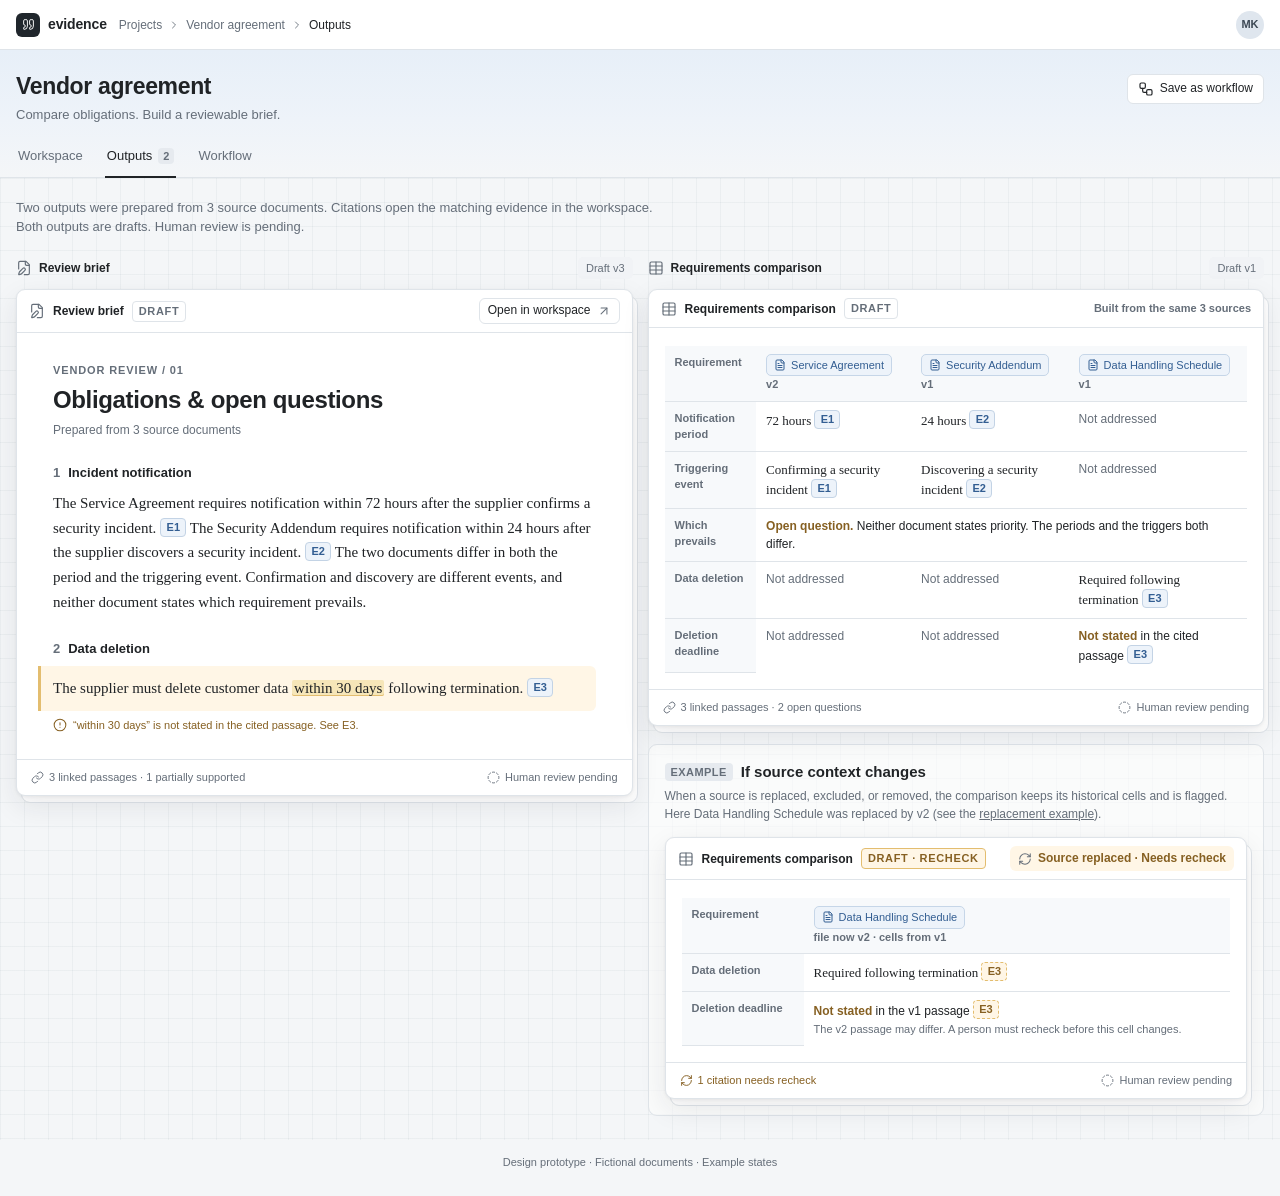
==== outputs.html @ 6bb77da2 "v1" ====
<!DOCTYPE html>
<html lang="en">
<head>
  <meta charset="UTF-8">
  <meta name="viewport" content="width=device-width, initial-scale=1">
  <meta name="color-scheme" content="light">
  <title>Vendor agreement · Outputs · evidence</title>
  <link rel="stylesheet" href="styles.css">
</head>
<body>
<a class="skip-link" href="#outputs">Skip to outputs</a>
<svg xmlns="http://www.w3.org/2000/svg" class="icon-sprite" aria-hidden="true" focusable="false"><defs>
<symbol id="i-file-text" viewBox="0 0 24 24"><path d="M15 2H6a2 2 0 0 0-2 2v16a2 2 0 0 0 2 2h12a2 2 0 0 0 2-2V7Z"/><path d="M14 2v4a2 2 0 0 0 2 2h4"/><path d="M10 9H8"/><path d="M16 13H8"/><path d="M16 17H8"/></symbol>
<symbol id="i-files" viewBox="0 0 24 24"><path d="M20 7h-3a2 2 0 0 1-2-2V2"/><path d="M9 18a2 2 0 0 1-2-2V4a2 2 0 0 1 2-2h7l5 5v9a2 2 0 0 1-2 2Z"/><path d="M3 7.6v12.8A1.6 1.6 0 0 0 4.6 22h9.8"/></symbol>
<symbol id="i-file-pen" viewBox="0 0 24 24"><path d="M12.5 22H18a2 2 0 0 0 2-2V7l-5-5H6a2 2 0 0 0-2 2v9.5"/><path d="M14 2v4a2 2 0 0 0 2 2h4"/><path d="M13.378 15.626a1 1 0 1 0-3.004-3.004l-5.01 5.012a2 2 0 0 0-.506.854l-.837 2.87a.5.5 0 0 0 .62.62l2.87-.837a2 2 0 0 0 .854-.506z"/></symbol>
<symbol id="i-quote" viewBox="0 0 24 24"><path d="M16 3a2 2 0 0 0-2 2v6a2 2 0 0 0 2 2 1 1 0 0 1 1 1v1a2 2 0 0 1-2 2 1 1 0 0 0-1 1v2a1 1 0 0 0 1 1 6 6 0 0 0 6-6V5a2 2 0 0 0-2-2z"/><path d="M5 3a2 2 0 0 0-2 2v6a2 2 0 0 0 2 2 1 1 0 0 1 1 1v1a2 2 0 0 1-2 2 1 1 0 0 0-1 1v2a1 1 0 0 0 1 1 6 6 0 0 0 6-6V5a2 2 0 0 0-2-2z"/></symbol>
<symbol id="i-sparkles" viewBox="0 0 24 24"><path d="M9.937 15.5A2 2 0 0 0 8.5 14.063l-6.135-1.582a.5.5 0 0 1 0-.962L8.5 9.936A2 2 0 0 0 9.937 8.5l1.582-6.135a.5.5 0 0 1 .963 0L14.063 8.5A2 2 0 0 0 15.5 9.937l6.135 1.581a.5.5 0 0 1 0 .964L15.5 14.063a2 2 0 0 0-1.437 1.437l-1.582 6.135a.5.5 0 0 1-.963 0z"/><path d="M20 3v4"/><path d="M22 5h-4"/></symbol>
<symbol id="i-arrow-up" viewBox="0 0 24 24"><path d="m5 12 7-7 7 7"/><path d="M12 19V5"/></symbol>
<symbol id="i-arrow-left" viewBox="0 0 24 24"><path d="m12 19-7-7 7-7"/><path d="M19 12H5"/></symbol>
<symbol id="i-arrow-up-right" viewBox="0 0 24 24"><path d="M7 7h10v10"/><path d="M7 17 17 7"/></symbol>
<symbol id="i-pin" viewBox="0 0 24 24"><path d="M12 17v5"/><path d="M9 10.76a2 2 0 0 1-1.11 1.79l-1.78.9A2 2 0 0 0 5 15.24V16a1 1 0 0 0 1 1h12a1 1 0 0 0 1-1v-.76a2 2 0 0 0-1.11-1.79l-1.78-.9A2 2 0 0 1 15 10.76V7a1 1 0 0 1 1-1 2 2 0 0 0 0-4H8a2 2 0 0 0 0 4 1 1 0 0 1 1 1z"/></symbol>
<symbol id="i-ellipsis" viewBox="0 0 24 24"><circle cx="12" cy="12" r="1"/><circle cx="19" cy="12" r="1"/><circle cx="5" cy="12" r="1"/></symbol>
<symbol id="i-circle-check" viewBox="0 0 24 24"><circle cx="12" cy="12" r="10"/><path d="m9 12 2 2 4-4"/></symbol>
<symbol id="i-circle-alert" viewBox="0 0 24 24"><circle cx="12" cy="12" r="10"/><path d="M12 8v4"/><path d="M12 16h.01"/></symbol>
<symbol id="i-circle-help" viewBox="0 0 24 24"><circle cx="12" cy="12" r="10"/><path d="M9.09 9a3 3 0 0 1 5.83 1c0 2-3 3-3 3"/><path d="M12 17h.01"/></symbol>
<symbol id="i-circle-x" viewBox="0 0 24 24"><circle cx="12" cy="12" r="10"/><path d="m15 9-6 6"/><path d="m9 9 6 6"/></symbol>
<symbol id="i-circle-dashed" viewBox="0 0 24 24"><path d="M10.1 2.18a9.93 9.93 0 0 1 3.8 0"/><path d="M17.6 3.71a9.95 9.95 0 0 1 2.69 2.7"/><path d="M21.82 10.1a9.93 9.93 0 0 1 0 3.8"/><path d="M20.29 17.6a9.95 9.95 0 0 1-2.7 2.69"/><path d="M13.9 21.82a9.94 9.94 0 0 1-3.8 0"/><path d="M6.4 20.29a9.95 9.95 0 0 1-2.69-2.7"/><path d="M2.18 13.9a9.93 9.93 0 0 1 0-3.8"/><path d="M3.71 6.4a9.95 9.95 0 0 1 2.7-2.69"/></symbol>
<symbol id="i-refresh" viewBox="0 0 24 24"><path d="M3 12a9 9 0 0 1 9-9 9.75 9.75 0 0 1 6.74 2.74L21 8"/><path d="M21 3v5h-5"/><path d="M21 12a9 9 0 0 1-9 9 9.75 9.75 0 0 1-6.74-2.74L3 16"/><path d="M8 16H3v5"/></symbol>
<symbol id="i-workflow" viewBox="0 0 24 24"><rect width="8" height="8" x="3" y="3" rx="2"/><path d="M7 11v4a2 2 0 0 0 2 2h4"/><rect width="8" height="8" x="13" y="13" rx="2"/></symbol>
<symbol id="i-chevron-down" viewBox="0 0 24 24"><path d="m6 9 6 6 6-6"/></symbol>
<symbol id="i-chevron-right" viewBox="0 0 24 24"><path d="m9 18 6-6-6-6"/></symbol>
<symbol id="i-message" viewBox="0 0 24 24"><path d="M21 15a2 2 0 0 1-2 2H7l-4 4V5a2 2 0 0 1 2-2h14a2 2 0 0 1 2 2z"/></symbol>
<symbol id="i-pen-line" viewBox="0 0 24 24"><path d="M12 20h9"/><path d="M16.376 3.622a1 1 0 0 1 3.002 3.002L7.368 18.635a2 2 0 0 1-.855.506l-2.872.838a.5.5 0 0 1-.62-.62l.838-2.872a2 2 0 0 1 .506-.854z"/></symbol>
<symbol id="i-eye" viewBox="0 0 24 24"><path d="M2.062 12.348a1 1 0 0 1 0-.696 10.75 10.75 0 0 1 19.876 0 1 1 0 0 1 0 .696 10.75 10.75 0 0 1-19.876 0"/><circle cx="12" cy="12" r="3"/></symbol>
<symbol id="i-undo" viewBox="0 0 24 24"><path d="M9 14 4 9l5-5"/><path d="M4 9h10.5a5.5 5.5 0 0 1 5.5 5.5 5.5 5.5 0 0 1-5.5 5.5H11"/></symbol>
<symbol id="i-upload" viewBox="0 0 24 24"><path d="M21 15v4a2 2 0 0 1-2 2H5a2 2 0 0 1-2-2v-4"/><path d="m17 8-5-5-5 5"/><path d="M12 3v12"/></symbol>
<symbol id="i-trash" viewBox="0 0 24 24"><path d="M3 6h18"/><path d="M19 6v14c0 1-1 2-2 2H7c-1 0-2-1-2-2V6"/><path d="M8 6V4c0-1 1-2 2-2h4c1 0 2 1 2 2v2"/></symbol>
<symbol id="i-link" viewBox="0 0 24 24"><path d="M10 13a5 5 0 0 0 7.54.54l3-3a5 5 0 0 0-7.07-7.07l-1.72 1.71"/><path d="M14 11a5 5 0 0 0-7.54-.54l-3 3a5 5 0 0 0 7.07 7.07l1.71-1.71"/></symbol>
<symbol id="i-plus" viewBox="0 0 24 24"><path d="M5 12h14"/><path d="M12 5v14"/></symbol>
<symbol id="i-table" viewBox="0 0 24 24"><path d="M12 3v18"/><rect width="18" height="18" x="3" y="3" rx="2"/><path d="M3 9h18"/><path d="M3 15h18"/></symbol>
<symbol id="i-list-checks" viewBox="0 0 24 24"><path d="m3 17 2 2 4-4"/><path d="m3 7 2 2 4-4"/><path d="M13 6h8"/><path d="M13 12h8"/><path d="M13 18h8"/></symbol>
<symbol id="i-user" viewBox="0 0 24 24"><path d="M19 21v-2a4 4 0 0 0-4-4H9a4 4 0 0 0-4 4v2"/><circle cx="12" cy="7" r="4"/></symbol>
<symbol id="i-x" viewBox="0 0 24 24"><path d="M18 6 6 18"/><path d="m6 6 12 12"/></symbol>
<symbol id="i-book" viewBox="0 0 24 24"><path d="M12 7v14"/><path d="M3 18a1 1 0 0 1-1-1V4a1 1 0 0 1 1-1h5a4 4 0 0 1 4 4 4 4 0 0 1 4-4h5a1 1 0 0 1 1 1v13a1 1 0 0 1-1 1h-6a3 3 0 0 0-3 3 3 3 0 0 0-3-3z"/></symbol>
<symbol id="i-scale" viewBox="0 0 24 24"><path d="m16 16 3-8 3 8c-.87.65-1.92 1-3 1s-2.13-.35-3-1Z"/><path d="m2 16 3-8 3 8c-.87.65-1.92 1-3 1s-2.13-.35-3-1Z"/><path d="M7 21h10"/><path d="M12 3v18"/><path d="M3 7h2c2 0 5-1 7-2 2 1 5 2 7 2h2"/></symbol>
<symbol id="i-history" viewBox="0 0 24 24"><path d="M3 12a9 9 0 1 0 9-9 9.75 9.75 0 0 0-6.74 2.74L3 8"/><path d="M3 3v5h5"/><path d="M12 7v5l4 2"/></symbol>
<symbol id="i-check" viewBox="0 0 24 24"><path d="M20 6 9 17l-5-5"/></symbol>
</defs></svg>

<header class="topbar">
  <a class="brand" href="index.html"><span class="brand__mark" aria-hidden="true"><svg class="icon"><use href="#i-quote"/></svg></span>evidence</a>
  <nav class="crumbs" aria-label="Breadcrumb">
    <a href="#">Projects</a>
    <svg class="icon" aria-hidden="true"><use href="#i-chevron-right"/></svg>
    <a href="index.html">Vendor agreement</a>
    <svg class="icon" aria-hidden="true"><use href="#i-chevron-right"/></svg>
    <span class="current" aria-current="location">Outputs</span>
  </nav>
  <span class="avatar" role="img" aria-label="Signed in as M. Keller">MK</span>
</header>

<section class="project-header">
  <div class="project-header__row">
    <div>
      <h1>Vendor agreement</h1>
      <p class="subtitle">Compare obligations. Build a reviewable brief.</p>
    </div>
    <a class="btn" href="workflow.html"><svg class="icon" aria-hidden="true"><use href="#i-workflow"/></svg>Save as workflow</a>
  </div>
  <nav class="nav" aria-label="Project views">
    <a href="index.html">Workspace</a>
    <a href="outputs.html" aria-current="page">Outputs <span class="count">2</span></a>
    <a href="workflow.html">Workflow</a>
  </nav>
</section>

<main class="work-area" id="outputs">
  <div class="page-intro">
    <p>Two outputs were prepared from 3 source documents. Citations open the matching evidence in the workspace. Both outputs are drafts. Human review is pending.</p>
  </div>

  <div class="stack">
    <div class="two-col two-col--wide">

      <!-- review brief -->
      <section aria-labelledby="brief-heading">
        <div class="col-head">
          <svg class="icon" aria-hidden="true"><use href="#i-file-pen"/></svg>
          <h2 id="brief-heading">Review brief</h2>
          <span class="chip chip--count">Draft v3</span>
        </div>
        <div class="paper-wrap">
          <article class="paper" aria-label="Review brief, draft v3">
            <div class="paper__toolbar">
              <svg class="icon" aria-hidden="true"><use href="#i-file-pen"/></svg>
              <span>Review brief</span>
              <span class="badge-draft">DRAFT</span>
              <span class="spacer"></span>
              <a class="btn btn--sm" href="index.html#draft">Open in workspace <svg class="icon icon--sm" aria-hidden="true"><use href="#i-arrow-up-right"/></svg></a>
            </div>
            <div class="paper__body">
              <div class="doc">
                <p class="kicker">Vendor review / 01</p>
                <h2>Obligations &amp; open questions</h2>
                <p class="prepared">Prepared from 3 source documents</p>

                <h3><span class="num">1</span>Incident notification</h3>
                <p>The Service Agreement requires notification within 72 hours after the supplier confirms a security incident.<a class="cite" href="index.html#e1" aria-label="Evidence E1, Service Agreement">E1</a> The Security Addendum requires notification within 24 hours after the supplier discovers a security incident.<a class="cite" href="index.html#e2" aria-label="Evidence E2, Security Addendum">E2</a> The two documents differ in both the period and the triggering event. Confirmation and discovery are different events, and neither document states which requirement prevails.</p>

                <h3><span class="num">2</span>Data deletion</h3>
                <p class="attention">The supplier must delete customer data <mark class="unsupported">within 30 days</mark> following termination.<a class="cite" href="index.html#e3" aria-label="Evidence E3, Data Handling Schedule">E3</a></p>
                <p class="stale-note"><svg class="icon icon--sm" aria-hidden="true"><use href="#i-circle-alert"/></svg>“within 30 days” is not stated in the cited passage. See E3.</p>
              </div>
            </div>
            <div class="paper__footer">
              <span><svg class="icon" aria-hidden="true"><use href="#i-link"/></svg>3 linked passages · 1 partially supported</span>
              <span><svg class="icon" aria-hidden="true"><use href="#i-circle-dashed"/></svg>Human review pending</span>
            </div>
          </article>
        </div>
      </section>

      <!-- requirements comparison -->
      <section aria-labelledby="cmp-heading">
        <div class="col-head">
          <svg class="icon" aria-hidden="true"><use href="#i-table"/></svg>
          <h2 id="cmp-heading">Requirements comparison</h2>
          <span class="chip chip--count">Draft v1</span>
        </div>
        <div class="paper-wrap">
          <article class="paper" aria-label="Requirements comparison, draft v1">
            <div class="paper__toolbar">
              <svg class="icon" aria-hidden="true"><use href="#i-table"/></svg>
              <span>Requirements comparison</span>
              <span class="badge-draft">DRAFT</span>
              <span class="spacer"></span>
              <span class="small muted">Built from the same 3 sources</span>
            </div>
            <div class="paper__body paper__body--table">
              <div class="table-wrap">
                <table class="cmp">
                  <caption class="sr-only">Comparison of notification and deletion requirements across three source documents</caption>
                  <thead>
                    <tr>
                      <th scope="col">Requirement</th>
                      <th scope="col"><span class="chip chip--source"><svg class="icon icon--xs" aria-hidden="true"><use href="#i-file-text"/></svg>Service Agreement</span><br><span class="small">v2</span></th>
                      <th scope="col"><span class="chip chip--source"><svg class="icon icon--xs" aria-hidden="true"><use href="#i-file-text"/></svg>Security Addendum</span><br><span class="small">v1</span></th>
                      <th scope="col"><span class="chip chip--source"><svg class="icon icon--xs" aria-hidden="true"><use href="#i-file-text"/></svg>Data Handling Schedule</span><br><span class="small">v1</span></th>
                    </tr>
                  </thead>
                  <tbody>
                    <tr>
                      <th scope="row">Notification period</th>
                      <td class="doc-text">72 hours <a class="cite" href="index.html#e1">E1</a></td>
                      <td class="doc-text">24 hours <a class="cite" href="index.html#e2">E2</a></td>
                      <td class="muted">Not addressed</td>
                    </tr>
                    <tr>
                      <th scope="row">Triggering event</th>
                      <td class="doc-text">Confirming a security incident <a class="cite" href="index.html#e1">E1</a></td>
                      <td class="doc-text">Discovering a security incident <a class="cite" href="index.html#e2">E2</a></td>
                      <td class="muted">Not addressed</td>
                    </tr>
                    <tr>
                      <th scope="row">Which prevails</th>
                      <td colspan="3"><span class="gap">Open question.</span> Neither document states priority. The periods and the triggers both differ.</td>
                    </tr>
                    <tr>
                      <th scope="row">Data deletion</th>
                      <td class="muted">Not addressed</td>
                      <td class="muted">Not addressed</td>
                      <td class="doc-text">Required following termination <a class="cite" href="index.html#e3">E3</a></td>
                    </tr>
                    <tr>
                      <th scope="row">Deletion deadline</th>
                      <td class="muted">Not addressed</td>
                      <td class="muted">Not addressed</td>
                      <td><span class="gap">Not stated</span> in the cited passage <a class="cite" href="index.html#e3">E3</a></td>
                    </tr>
                  </tbody>
                </table>
              </div>
            </div>
            <div class="paper__footer">
              <span><svg class="icon" aria-hidden="true"><use href="#i-link"/></svg>3 linked passages · 2 open questions</span>
              <span><svg class="icon" aria-hidden="true"><use href="#i-circle-dashed"/></svg>Human review pending</span>
            </div>
          </article>
        </div>

        <!-- recheck example -->
        <section class="example mt-18" id="comparison-recheck" aria-labelledby="cmp-recheck-heading">
          <div class="example__head"><span class="ex-tag">Example</span><h2 id="cmp-recheck-heading">If source context changes</h2></div>
          <p class="example__lead">When a source is replaced, excluded, or removed, the comparison keeps its historical cells and is flagged. Here Data Handling Schedule was replaced by v2 (see the <a href="states.html#replaced">replacement example</a>).</p>
          <div class="paper-wrap">
            <article class="paper" aria-label="Requirements comparison, needs recheck">
              <div class="paper__toolbar">
                <svg class="icon" aria-hidden="true"><use href="#i-table"/></svg>
                <span>Requirements comparison</span>
                <span class="badge-draft badge-draft--changed">DRAFT · RECHECK</span>
                <span class="spacer"></span>
                <span class="status status--recheck"><svg class="icon icon--sm" aria-hidden="true"><use href="#i-refresh"/></svg>Source replaced · Needs recheck</span>
              </div>
              <div class="paper__body paper__body--table">
                <div class="table-wrap">
                  <table class="cmp">
                    <caption class="sr-only">Comparison rows affected by the replaced source</caption>
                    <thead>
                      <tr>
                        <th scope="col">Requirement</th>
                        <th scope="col"><span class="chip chip--source"><svg class="icon icon--xs" aria-hidden="true"><use href="#i-file-text"/></svg>Data Handling Schedule</span><br><span class="small">file now v2 · cells from v1</span></th>
                      </tr>
                    </thead>
                    <tbody>
                      <tr>
                        <th scope="row">Data deletion</th>
                        <td class="doc-text">Required following termination <a class="cite cite--stale" href="states.html#replaced">E3</a></td>
                      </tr>
                      <tr>
                        <th scope="row">Deletion deadline</th>
                        <td><span class="gap">Not stated</span> in the v1 passage <a class="cite cite--stale" href="states.html#replaced">E3</a><br><span class="small muted">The v2 passage may differ. A person must recheck before this cell changes.</span></td>
                      </tr>
                    </tbody>
                  </table>
                </div>
              </div>
              <div class="paper__footer">
                <span class="attention-text"><svg class="icon" aria-hidden="true"><use href="#i-refresh"/></svg>1 citation needs recheck</span>
                <span><svg class="icon" aria-hidden="true"><use href="#i-circle-dashed"/></svg>Human review pending</span>
              </div>
            </article>
          </div>
        </section>
      </section>

    </div>
  </div>
</main>

<footer class="site-footer">Design prototype · Fictional documents · Example states</footer>
</body>
</html>
---- styles.css ----
/* evidence workspace prototype — shared design values, components, responsive layout */

:root {
  --workspace-bg: #f4f6f8;
  --surface: #ffffff;
  --text: #202326;
  --text-muted: #656e79;
  --border: #dfe4e9;
  --source-text: #335e92;
  --source-bg: #edf3fa;
  --source-edge: #9fb9d6;
  --evidence-bg: #fffcf5;
  --evidence-header: #f8f0df;
  --evidence-border: #e2d8c3;
  --passage-highlight: #f6e6b8;
  --attention-text: #866022;
  --attention-bg: #fff6e6;
  --attention-edge: #e3bd6f;
  --supported-text: #426751;
  --supported-bg: #eef4ef;
  --remove-text: #9a463e;
  --remove-bg: #fbf0ee;
  --workflow-text: #5b4b8a;
  --workflow-bg: #f1eef8;
  --primary: #20262c;
  --focus: #3b6fb6;
  --shadow-card: 0 1px 2px rgba(32, 38, 44, .05), 0 1px 5px rgba(32, 38, 44, .05);
  --shadow-paper: 0 1px 3px rgba(32, 38, 44, .06), 0 10px 28px rgba(32, 38, 44, .09);
  --shadow-menu: 0 2px 4px rgba(32, 38, 44, .08), 0 12px 32px rgba(32, 38, 44, .18);
  --font-ui: Inter, Arial, sans-serif;
  --font-doc: Georgia, "Times New Roman", serif;
}

/* base */
*, *::before, *::after { box-sizing: border-box; }
html { color-scheme: light; scroll-behavior: smooth; }
html, body { overflow-x: hidden; }
body {
  margin: 0;
  background: var(--workspace-bg);
  color: var(--text);
  font: 13px/1.5 var(--font-ui);
  -webkit-font-smoothing: antialiased;
}
h1, h2, h3, h4, p, ul, ol, figure, blockquote { margin: 0; }
ul, ol { padding: 0; list-style: none; }
a { color: inherit; }
button, input, select, textarea { font: inherit; color: inherit; }
button { cursor: pointer; }
summary { cursor: pointer; list-style: none; }
summary::-webkit-details-marker { display: none; }
:focus-visible { outline: 2px solid var(--focus); outline-offset: 2px; }
.icon-sprite { position: absolute; width: 0; height: 0; overflow: hidden; }
.icon {
  width: 16px; height: 16px; flex-shrink: 0;
  fill: none; stroke: currentColor; stroke-width: 1.75; stroke-linecap: round; stroke-linejoin: round;
}
.icon--sm { width: 14px; height: 14px; }
.icon--xs { width: 12px; height: 12px; stroke-width: 2; }
.sr-only { position: absolute; width: 1px; height: 1px; margin: -1px; padding: 0; overflow: hidden; clip: rect(0 0 0 0); white-space: nowrap; border: 0; }
.muted { color: var(--text-muted); }
.small { font-size: 11px; }
.skip-link { position: absolute; left: 12px; top: -60px; z-index: 100; padding: 8px 12px; background: var(--primary); color: #fff; border-radius: 6px; }
.skip-link:focus { top: 8px; }

/* buttons and chips */
.btn {
  display: inline-flex; align-items: center; justify-content: center; gap: 6px;
  min-height: 30px; padding: 5px 10px;
  border: 1px solid var(--border); border-radius: 6px;
  background: var(--surface); color: var(--text);
  font-size: 12px; font-weight: 500; line-height: 1.3; text-decoration: none; white-space: nowrap;
}
.btn:hover { background: #f7f9fb; }
.btn--primary { background: var(--primary); border-color: var(--primary); color: #fff; }
.btn--primary:hover { background: #2d353d; }
.btn--sm { min-height: 26px; padding: 3px 8px; font-size: 12px; }
.btn--icon { width: 30px; padding: 0; }
.btn--danger { color: var(--remove-text); }
.btn--ghost { border-color: transparent; background: transparent; }
.btn--ghost:hover { background: #eef1f4; }
.chip {
  display: inline-flex; align-items: center; gap: 5px;
  padding: 2px 7px; border-radius: 5px; border: 1px solid var(--border);
  background: var(--surface); font-size: 11px; font-weight: 500; line-height: 1.5; white-space: nowrap;
  text-decoration: none;
}
.chip--source { background: var(--source-bg); color: var(--source-text); border-color: #c6d6e8; }
.chip--source:hover { background: #e2ecf7; }
.chip--wrap { white-space: normal; }
.chip--count { color: var(--text-muted); background: #f1f3f6; border-color: transparent; font-weight: 500; }
.chip--excluded { color: var(--text-muted); background: #eef0f3; border-color: transparent; }
.chip--workflow { color: var(--workflow-text); background: var(--workflow-bg); border-color: #d7cfea; }
.badge-draft {
  display: inline-block; padding: 1px 6px; border: 1px solid var(--border); border-radius: 4px;
  font-size: 11px; font-weight: 600; letter-spacing: .06em; color: var(--text-muted); line-height: 1.5;
}
.badge-draft--changed { color: var(--attention-text); border-color: var(--attention-edge); background: var(--attention-bg); }

/* evidence identifiers and citations */
.cite {
  display: inline-flex; align-items: center; justify-content: center;
  min-width: 26px; height: 19px; padding: 0 5px;
  border: 1px solid #c3d3e5; border-radius: 4px;
  background: var(--source-bg); color: var(--source-text);
  font: 600 11px/1 var(--font-ui); text-decoration: none; vertical-align: 2px;
}
.cite:hover { background: #e0ebf7; }
.cite.is-selected, .cite[aria-current="true"] { background: var(--source-text); border-color: var(--source-text); color: #fff; }
.cite--stale { border-style: dashed; border-color: var(--attention-edge); background: var(--attention-bg); color: var(--attention-text); }
.cite--out { border-style: dashed; color: var(--text-muted); background: #f1f3f6; border-color: #cfd6dd; }
.cite--removed { color: var(--remove-text); background: var(--remove-bg); border-color: #e3c4c0; text-decoration: line-through; }
p .cite { margin-left: 4px; }

/* status labels */
.status {
  display: inline-flex; align-items: center; gap: 6px;
  padding: 4px 8px; border-radius: 6px;
  font-size: 12px; font-weight: 600; line-height: 1.4;
  color: var(--text-muted); background: #f1f3f6;
}
.status--supported { color: var(--supported-text); background: var(--supported-bg); }
.status--partial, .status--recheck { color: var(--attention-text); background: var(--attention-bg); }
.status--manual { color: var(--text-muted); background: #f1f3f6; }
.status--removed { color: var(--remove-text); background: var(--remove-bg); }
.status--out { color: var(--text-muted); background: #eef0f3; }
.status--pending { color: var(--text-muted); background: transparent; padding: 0; font-weight: 500; }

/* top bar */
.topbar {
  display: flex; align-items: center; gap: 12px;
  height: 50px; padding: 0 16px;
  background: var(--surface); border-bottom: 1px solid var(--border);
}
.brand { display: inline-flex; align-items: center; gap: 8px; text-decoration: none; font-weight: 600; font-size: 14px; letter-spacing: -.01em; }
.brand__mark { display: grid; place-items: center; width: 24px; height: 24px; border-radius: 6px; background: var(--primary); color: #fff; }
.brand__mark .icon { width: 13px; height: 13px; }
.crumbs { display: flex; align-items: center; gap: 6px; color: var(--text-muted); font-size: 12px; min-width: 0; overflow: hidden; }
.crumbs a { text-decoration: none; white-space: nowrap; }
.crumbs a:hover { text-decoration: underline; }
.crumbs .icon { width: 12px; height: 12px; }
.crumbs .current { color: var(--text); font-weight: 500; white-space: nowrap; overflow: hidden; text-overflow: ellipsis; }
.avatar {
  margin-left: auto; display: grid; place-items: center;
  width: 28px; height: 28px; border-radius: 50%;
  background: #dfe6ee; color: #3c4854; font-size: 11px; font-weight: 600;
}

/* project header */
.project-header {
  position: relative;
  padding: 22px 16px 0;
  border-bottom: 1px solid var(--border);
  background: linear-gradient(180deg, #e7eff8 0%, #eef3f9 55%, var(--workspace-bg) 100%);
}
.project-header__row { display: flex; align-items: flex-start; justify-content: space-between; gap: 16px; flex-wrap: wrap; }
.project-header h1 { font-size: 23px; font-weight: 600; letter-spacing: -.015em; line-height: 1.25; }
.project-header .subtitle { margin-top: 4px; color: var(--text-muted); font-size: 13px; }
.project-header .btn { margin-top: 2px; }
.nav { display: flex; gap: 20px; margin-top: 14px; }
.nav a {
  display: inline-flex; align-items: center; gap: 6px;
  padding: 8px 2px 10px; margin-bottom: -1px;
  border-bottom: 2px solid transparent;
  color: var(--text-muted); font-size: 13px; font-weight: 500; text-decoration: none;
}
.nav a:hover { color: var(--text); }
.nav a[aria-current="page"] { color: var(--text); border-bottom-color: var(--text); }
.nav .count { padding: 0 5px; border-radius: 4px; background: #e6eaef; color: var(--text-muted); font-size: 11px; font-weight: 600; line-height: 1.5; }

/* work area */
.work-area {
  background-image:
    linear-gradient(to right, rgba(110, 130, 150, .07) 1px, transparent 1px),
    linear-gradient(to bottom, rgba(110, 130, 150, .07) 1px, transparent 1px);
  background-size: 24px 24px;
}
.workspace {
  display: grid;
  grid-template-columns: 210px minmax(0, 1fr) 245px;
  gap: 15px;
  padding: 20px 16px 22px;
  align-items: start;
  max-width: 1400px;
  margin: 0 auto;
}
.column { min-width: 0; }
.col-head {
  display: flex; align-items: center; gap: 7px;
  margin: 0 0 10px; font-size: 12px; font-weight: 600;
}
.col-head .icon { color: var(--text-muted); }
.col-head h2, .col-head h3 { font-size: 12px; font-weight: 600; }
.col-head .chip { margin-left: auto; }

/* source cards */
.source-list { display: grid; gap: 10px; }
.source-card {
  position: relative;
  background: var(--surface);
  border: 1px solid #d3dce6;
  border-radius: 9px;
  box-shadow: var(--shadow-card);
}
.source-card:has(.card-menu[open]) { z-index: 30; }
.source-card--selected { background: var(--source-bg); border-color: var(--source-edge); box-shadow: 0 0 0 1px var(--source-edge), var(--shadow-card); }
.source-card--excluded { background: #f4f5f7; border-color: var(--border); box-shadow: none; }
.source-card--excluded .source-card__name { color: var(--text-muted); }
.source-card--excluded .thumb { opacity: .7; }
.source-card--ghost { border-style: dashed; background: transparent; box-shadow: none; }
.source-card__body { display: flex; gap: 10px; padding: 10px 34px 10px 10px; }
.thumb {
  position: relative; flex-shrink: 0;
  width: 34px; height: 43px;
  border: 1px solid #cbd5e0; border-radius: 3px;
  background:
    repeating-linear-gradient(to bottom, transparent 0 7px, #dfe6ee 7px 8px) 6px 9px / 22px 22px no-repeat,
    #fff;
}
.thumb::after {
  content: "PDF";
  position: absolute; left: -4px; bottom: -4px;
  padding: 1px 4px; border-radius: 3px;
  background: var(--source-text); color: #fff;
  font-size: 11px; font-weight: 700; line-height: 1.2; letter-spacing: .02em;
}
.thumb--empty { border-style: dashed; background: transparent; }
.thumb--empty::after { content: none; }
.source-card__name { display: block; font-size: 13px; font-weight: 600; line-height: 1.35; overflow-wrap: anywhere; text-decoration: none; }
.source-card__meta { margin-top: 3px; font-size: 11px; color: var(--text-muted); }
.source-card__tags { display: flex; flex-wrap: wrap; gap: 4px; margin-top: 5px; }
.source-card__tags .chip { padding: 0 5px; }
.source-card__foot {
  display: flex; align-items: center; justify-content: space-between; gap: 6px;
  padding: 6px 6px 6px 10px; border-top: 1px solid var(--border);
}
.source-card--selected .source-card__foot { border-top-color: #cfdcea; }
.check { display: inline-flex; align-items: center; gap: 6px; min-height: 26px; font-size: 12px; cursor: pointer; }
.check input { margin: 0; width: 14px; height: 14px; accent-color: var(--primary); }
.pin-btn {
  display: inline-flex; align-items: center; gap: 4px;
  min-height: 26px; padding: 0 7px;
  border: 0; border-radius: 6px; background: transparent;
  color: var(--text-muted); font-size: 12px; font-weight: 500; text-decoration: none;
}
.pin-btn:hover { background: rgba(32, 38, 44, .06); }
.pin-btn--on { color: var(--source-text); }
.pin-btn--on .icon { fill: currentColor; fill-opacity: .18; }

/* card menu */
.card-menu { position: absolute; top: 6px; right: 6px; }
.card-menu > summary {
  display: grid; place-items: center; width: 26px; height: 26px;
  border-radius: 6px; color: var(--text-muted);
}
.card-menu > summary:hover, .card-menu[open] > summary { background: rgba(32, 38, 44, .08); color: var(--text); }
.menu {
  position: absolute; right: 0; top: 30px; z-index: 40;
  min-width: 176px; padding: 4px;
  background: var(--surface); border: 1px solid var(--border); border-radius: 8px;
  box-shadow: var(--shadow-menu);
}
.menu a, .menu button {
  display: flex; align-items: center; gap: 8px; width: 100%;
  padding: 7px 9px; border: 0; border-radius: 5px; background: none;
  font-size: 12px; text-align: left; text-decoration: none; white-space: nowrap;
}
.menu a:hover, .menu button:hover { background: #f1f3f6; }
.menu .menu__danger { color: var(--remove-text); }
.menu .menu__danger:hover { background: var(--remove-bg); }
.menu hr { margin: 4px 0; border: 0; border-top: 1px solid var(--border); }
.menu__hint { padding: 4px 9px 6px; font-size: 11px; color: var(--text-muted); white-space: normal; }
.menu--static { position: static; margin-top: 8px; display: inline-block; }

/* inline forms near a card */
.card-form {
  margin-top: 8px; padding: 10px;
  background: var(--surface); border: 1px solid var(--border); border-radius: 8px;
  box-shadow: var(--shadow-card);
}
.card-form label { display: block; font-size: 11px; font-weight: 600; color: var(--text-muted); margin-bottom: 4px; }
.card-form input[type="text"], .card-form input[type="file"] {
  display: block; width: 100%; min-height: 32px; padding: 5px 8px;
  border: 1px solid var(--border); border-radius: 6px; background: #fff; font-size: 13px;
}
.card-form__actions { display: flex; flex-wrap: wrap; gap: 6px; margin-top: 8px; }
.card-form__note { margin-top: 6px; font-size: 11px; color: var(--text-muted); }

/* project instructions */
.instructions { margin-top: 16px; }
.instructions h3 { font-size: 11px; font-weight: 600; letter-spacing: .04em; text-transform: uppercase; color: var(--text-muted); margin-bottom: 6px; }
.instructions p { padding: 8px 10px; background: var(--surface); border: 1px solid var(--border); border-radius: 7px; font-size: 12px; }
.instructions p + p { margin-top: 6px; }
.instructions .label { display: block; margin-bottom: 2px; font-size: 11px; font-weight: 600; color: var(--text-muted); }
.instructions .label .icon { width: 12px; height: 12px; vertical-align: -2px; }

/* working document paper */
.paper-wrap { position: relative; }
.paper-wrap::before {
  content: ""; position: absolute; inset: 7px -5px -7px 5px; z-index: 0;
  background: #fff; border: 1px solid var(--border); border-radius: 9px;
}
.paper {
  position: relative; z-index: 1;
  background: var(--surface); border: 1px solid var(--border); border-radius: 9px;
  box-shadow: var(--shadow-paper);
}
.paper__toolbar {
  display: flex; align-items: center; gap: 8px; flex-wrap: wrap;
  padding: 8px 12px; border-bottom: 1px solid var(--border);
  font-size: 12px; font-weight: 600;
}
.paper__toolbar .icon { color: var(--text-muted); }
.paper__toolbar .spacer { flex: 1; }
.paper__toolbar .btn--sm { font-weight: 500; }
.paper__body { padding: 28px 36px 26px; }
.doc { max-width: 640px; }
.doc .kicker { font-family: var(--font-ui); font-size: 11px; font-weight: 600; letter-spacing: .08em; text-transform: uppercase; color: var(--text-muted); }
.doc h2, .doc h1 { margin-top: 6px; font-size: 24px; font-weight: 600; letter-spacing: -.015em; line-height: 1.25; }
.doc .prepared { margin-top: 6px; font: 12px/1.5 var(--font-ui); color: var(--text-muted); }
.doc h3 { display: flex; align-items: baseline; gap: 8px; margin: 24px 0 8px; font-size: 13px; font-weight: 600; }
.doc h3 .num { color: var(--text-muted); font-variant-numeric: tabular-nums; }
.doc p { font: 15px/1.65 var(--font-doc); }
.doc p + p { margin-top: 10px; }
.doc .attention {
  margin-left: -15px; padding: 10px 12px;
  border-left: 3px solid var(--attention-edge); border-radius: 0 6px 6px 0;
  background: var(--attention-bg);
}
.doc mark, .unsupported {
  background: var(--passage-highlight); color: inherit;
  padding: 0 2px; border-radius: 2px;
  box-shadow: inset 0 -1px 0 var(--attention-edge);
}
.doc .revised { background: #edf3fa; padding: 0 2px; border-radius: 2px; box-shadow: none; }
.doc .stale-note { display: flex; align-items: center; gap: 6px; margin: 6px 0 0; font: 500 11px/1.5 var(--font-ui); color: var(--attention-text); }
.doc .tag { display: inline-block; margin-top: 8px; font: 500 11px/1.5 var(--font-ui); color: var(--attention-text); }
.paper__footer {
  display: flex; align-items: center; justify-content: space-between; gap: 10px; flex-wrap: wrap;
  padding: 9px 14px; border-top: 1px solid var(--border);
  font-size: 11px; color: var(--text-muted);
}
.paper__footer span { display: inline-flex; align-items: center; gap: 5px; }
.paper__footer .icon { width: 13px; height: 13px; }
.paper__footer .attention-text { color: var(--attention-text); }

/* draft edit example */
.edit-block { margin-top: 14px; padding: 12px; border: 1px solid var(--border); border-radius: 8px; background: #f9fafb; }
.edit-block label { display: block; font-size: 11px; font-weight: 600; color: var(--text-muted); margin-bottom: 6px; }
.edit-block textarea {
  display: block; width: 100%; min-height: 84px; padding: 8px 10px; resize: vertical;
  border: 1px solid var(--border); border-radius: 6px; background: #fff;
  font: 15px/1.65 var(--font-doc); color: var(--text);
}
.edit-block .row { display: flex; flex-wrap: wrap; gap: 6px; align-items: center; margin-top: 8px; }
.edit-block .note { font-size: 11px; color: var(--text-muted); }

/* source page view (center pane) */
.page-view { padding: 24px 32px 28px; }
.page-view__meta { display: flex; flex-wrap: wrap; gap: 8px; align-items: center; margin-bottom: 14px; font-size: 11px; color: var(--text-muted); }
.page { padding: 26px 30px; border: 1px solid var(--border); background: #fff; max-width: 560px; box-shadow: 0 1px 2px rgba(32,38,44,.05); }
.page .kicker { font: 600 11px/1.5 var(--font-ui); letter-spacing: .06em; text-transform: uppercase; color: var(--text-muted); }
.page h4 { margin: 10px 0 6px; font: 600 13px/1.4 var(--font-ui); }
.page p { font: 14px/1.65 var(--font-doc); color: #3a4046; }
.page p + p { margin-top: 8px; }
.page .found { background: var(--passage-highlight); color: var(--text); box-shadow: inset 0 -1px 0 var(--attention-edge); }
.page-view__foot { display: flex; align-items: center; gap: 10px; flex-wrap: wrap; margin-top: 12px; font-size: 11px; color: var(--text-muted); }

/* chat */
.chat { margin-top: 20px; }
.chat__head { display: flex; align-items: center; gap: 7px; margin-bottom: 10px; font-size: 12px; font-weight: 600; }
.chat__head h2 { font-size: 12px; font-weight: 600; }
.chat__head .icon { color: var(--text-muted); }
.chat__head .muted { font-weight: 500; }
.msg { display: flex; gap: 10px; }
.msg + .msg { margin-top: 12px; }
.msg__who {
  display: grid; place-items: center; flex-shrink: 0;
  width: 24px; height: 24px; border-radius: 50%;
  background: #dfe6ee; color: #3c4854; font-size: 11px; font-weight: 600;
}
.msg__who--ai { border-radius: 6px; background: var(--primary); color: #fff; }
.msg__who--ai .icon { width: 13px; height: 13px; }
.msg__body { min-width: 0; flex: 1; }
.msg__name { font-size: 11px; font-weight: 600; color: var(--text-muted); margin-bottom: 4px; }
.msg--user .msg__text { padding: 9px 12px; background: #e9eef4; border-radius: 9px; border-top-left-radius: 3px; }
.msg--ai .msg__text { padding: 2px 0; }
.msg__text { font-size: 13px; line-height: 1.55; }
.msg--example .msg__text { border: 1px dashed #c9d3de; border-radius: 9px; padding: 9px 12px; }
.output-card {
  text-decoration: none;
  display: flex; align-items: center; gap: 10px;
  margin-top: 10px; padding: 8px 10px; max-width: 420px;
  border: 1px solid var(--border); border-radius: 8px;
  background: var(--surface); box-shadow: var(--shadow-card);
}
.output-card__icon { display: grid; place-items: center; width: 30px; height: 30px; border: 1px solid var(--border); border-radius: 6px; background: #f7f9fb; color: var(--text-muted); }
.output-card__title { font-size: 12px; font-weight: 600; }
.output-card__meta { display: block; font-size: 11px; color: var(--text-muted); }
.output-card .btn { margin-left: auto; }
.composer {
  margin-top: 14px; padding: 8px 8px 6px;
  border: 1px solid #c5cfda; border-radius: 9px;
  background: var(--surface); box-shadow: var(--shadow-card);
}
.composer:focus-within { border-color: var(--source-text); }
.composer textarea {
  display: block; width: 100%; min-height: 40px; padding: 6px 6px;
  border: 0; resize: vertical; background: transparent; font-size: 13px; line-height: 1.5;
}
.composer textarea:focus { outline: none; }
.composer textarea::placeholder { color: #7a838d; opacity: 1; }
.composer__row { display: flex; align-items: center; gap: 8px; margin-top: 4px; }
.composer__row .btn--primary { margin-left: auto; min-height: 30px; padding: 0 10px 0 12px; }
.composer__note { margin-top: 6px; font-size: 11px; color: var(--text-muted); }

/* evidence panel */
.ev-tabs { display: flex; gap: 6px; }
.ev-tabs a {
  flex: 1; display: inline-flex; align-items: center; justify-content: center; gap: 4px;
  min-height: 30px; padding: 4px 4px;
  border: 1px solid var(--border); border-radius: 6px;
  background: var(--surface); color: var(--text-muted);
  font-size: 12px; font-weight: 600; text-decoration: none;
}
.ev-tabs a:hover { background: #f1f4f8; }
.ev-tabs a.is-selected, .ev-tabs a[aria-current="true"] { background: var(--primary); border-color: var(--primary); color: #fff; }
.ev-tabs a.is-stale::after { content: "!"; color: var(--attention-text); }
.ev-tabs a.is-selected.is-stale::after { color: #f6d58a; }
.ev-panel { margin-top: 12px; }
.ev-label { margin: 0 0 5px; font-size: 11px; font-weight: 600; letter-spacing: .04em; text-transform: uppercase; color: var(--text-muted); }
.ev-panel > .ev-label:not(:first-child) { margin-top: 14px; }
.ev-statement {
  padding: 8px 10px;
  background: var(--surface); border: 1px solid var(--border); border-radius: 7px;
  font: 13px/1.55 var(--font-doc);
}
.ev-statement .cite { font-family: var(--font-ui); }
.excerpt {
  margin-top: 12px;
  background: var(--evidence-bg); border: 1px solid var(--evidence-border); border-radius: 9px;
}
.excerpt__head {
  display: flex; align-items: center; gap: 6px;
  padding: 7px 10px; border-bottom: 1px solid var(--evidence-border); border-radius: 9px 9px 0 0;
  background: var(--evidence-header); font-size: 12px; font-weight: 600; color: #5d4f30;
}
.excerpt__head .cite { margin-left: auto; }
.excerpt__body { padding: 10px 12px 12px; }
.excerpt blockquote { font: 14px/1.65 var(--font-doc); color: var(--text); }
.excerpt blockquote mark, .passage { background: var(--passage-highlight); color: inherit; padding: 0 2px; border-radius: 2px; }
.excerpt__src { display: flex; flex-wrap: wrap; align-items: center; gap: 6px; margin-top: 10px; }
.excerpt__loc { font-size: 11px; color: var(--text-muted); }
.excerpt details { margin-top: 10px; border-top: 1px dashed var(--evidence-border); padding-top: 8px; }
.excerpt summary { display: inline-flex; align-items: center; gap: 4px; min-height: 26px; font-size: 12px; font-weight: 500; color: var(--text-muted); }
.excerpt details[open] summary .icon { transform: rotate(180deg); }
.excerpt .surround { margin-top: 6px; font: 12px/1.65 var(--font-doc); color: #5a6068; }
.excerpt--stale { border-color: var(--attention-edge); }
.excerpt--removed { border-color: #e3c4c0; background: #fffbfa; }
.excerpt--removed .excerpt__head { background: #f8ecea; border-color: #e3c4c0; color: var(--remove-text); }
.assessment { margin-top: 14px; }
.assessment p { margin-top: 6px; font-size: 12px; line-height: 1.55; color: var(--text-muted); }
.assessment .status .icon { width: 14px; height: 14px; }
.revision { margin-top: 12px; padding: 10px; border: 1px solid var(--border); border-radius: 8px; background: var(--surface); }
.revision p { font: 13px/1.55 var(--font-doc); }
.revision .row { display: flex; flex-wrap: wrap; align-items: center; gap: 8px; margin-top: 8px; }
.revision .row .small { color: var(--text-muted); }
.ev-open { margin-top: 12px; display: flex; flex-wrap: wrap; gap: 6px; align-items: center; }

/* css-only evidence selection on the workspace page: default is E3 */
.evidence .ev-panel { display: none; }
.evidence .ev-panel:target { display: block; }
.evidence:not(:has(.ev-panel:target)) #e3 { display: block; }
.evidence:not(:has(.ev-panel:target)) .ev-tabs a[href="#e3"],
.evidence:has(#e1:target) .ev-tabs a[href="#e1"],
.evidence:has(#e2:target) .ev-tabs a[href="#e2"],
.evidence:has(#e3:target) .ev-tabs a[href="#e3"] { background: var(--primary); border-color: var(--primary); color: #fff; }
.workspace:not(:has(.ev-panel:target)) .doc .cite[href="#e3"],
.workspace:has(#e1:target) .doc .cite[href="#e1"],
.workspace:has(#e2:target) .doc .cite[href="#e2"],
.workspace:has(#e3:target) .doc .cite[href="#e3"] { background: var(--source-text); border-color: var(--source-text); color: #fff; }
.workspace:not(:has(.ev-panel:target)) #src-schedule,
.workspace:has(#e1:target) #src-agreement,
.workspace:has(#e2:target) #src-addendum,
.workspace:has(#e3:target) #src-schedule { background: var(--source-bg); border-color: var(--source-edge); box-shadow: 0 0 0 1px var(--source-edge), var(--shadow-card); }
.workspace .sel-tag { display: none; }
.workspace:not(:has(.ev-panel:target)) #src-schedule .sel-tag,
.workspace:has(#e1:target) #src-agreement .sel-tag,
.workspace:has(#e2:target) #src-addendum .sel-tag,
.workspace:has(#e3:target) #src-schedule .sel-tag { display: inline-flex; }
.evidence .sel-name { display: none; }
.evidence:not(:has(.ev-panel:target)) .sel-name[data-for="e3"],
.evidence:has(#e1:target) .sel-name[data-for="e1"],
.evidence:has(#e2:target) .sel-name[data-for="e2"],
.evidence:has(#e3:target) .sel-name[data-for="e3"] { display: inline; }
.ev-panel { scroll-margin-top: 16px; }

.page-intro h2 { font-size: 15px; font-weight: 600; }
.source-list--narrow { max-width: 210px; }
.mt-18 { margin-top: 18px; }
.mt-0 { margin-top: 0; }
.mt-8 { margin-top: 8px; }
.paper__body--table { padding: 18px 16px 16px; }
.text-input { display: block; width: 100%; min-height: 32px; padding: 5px 8px; border: 1px solid var(--border); border-radius: 6px; background: #fff; font-size: 13px; }
.wf-section--actions { display: flex; flex-wrap: wrap; gap: 8px; align-items: center; }

/* footer */
.site-footer { padding: 14px 16px 26px; text-align: center; font-size: 11px; color: var(--text-muted); }

/* secondary pages: outputs, workflow, states */
.page-intro { padding: 20px 16px 0; max-width: 1400px; margin: 0 auto; }
.page-intro p { max-width: 640px; color: var(--text-muted); font-size: 13px; }
.stack { display: grid; gap: 18px; padding: 20px 16px 24px; max-width: 1400px; margin: 0 auto; }
.two-col { display: grid; grid-template-columns: minmax(0, 1fr) minmax(0, 1fr); gap: 15px; align-items: start; }
.example {
  padding: 16px; border: 1px solid var(--border); border-radius: 9px;
  background: rgba(255, 255, 255, .55);
  scroll-margin-top: 16px;
}
.example__head { display: flex; flex-wrap: wrap; align-items: center; gap: 8px; margin-bottom: 4px; }
.example__head h2 { font-size: 15px; font-weight: 600; }
.example__head .ex-tag { padding: 1px 6px; border-radius: 4px; background: #e6eaef; color: var(--text-muted); font-size: 11px; font-weight: 600; letter-spacing: .04em; text-transform: uppercase; }
.example__lead { margin-bottom: 14px; font-size: 12px; color: var(--text-muted); max-width: 680px; }
.example__grid { display: grid; grid-template-columns: 210px minmax(0, 1fr); gap: 15px; align-items: start; }
.example__grid--3 { grid-template-columns: 210px minmax(0, 1fr) 245px; }
.example__grid--ev { grid-template-columns: minmax(0, 1fr) 245px; }
.example__links { display: flex; flex-wrap: wrap; gap: 6px; margin-top: 14px; }
.toc { display: flex; flex-wrap: wrap; gap: 6px; margin-top: 12px; }
.toc a { text-decoration: none; }
.step { position: relative; padding-left: 26px; font-size: 12px; color: var(--text-muted); margin-bottom: 8px; }
.step .num { position: absolute; left: 0; top: 0; display: inline-grid; place-items: center; width: 18px; height: 18px; border-radius: 50%; background: #e6eaef; font-size: 11px; font-weight: 600; color: var(--text); }
.arrow-note { display: flex; align-items: center; gap: 6px; margin: 8px 0; font-size: 11px; color: var(--text-muted); }

/* comparison table (outputs) */
.table-wrap { overflow-x: auto; }
.cmp { width: 100%; border-collapse: collapse; font-size: 12px; min-width: 520px; }
.cmp th, .cmp td { padding: 8px 10px; border-bottom: 1px solid var(--border); text-align: left; vertical-align: top; }
.cmp th { font-size: 11px; font-weight: 600; color: var(--text-muted); background: #f7f9fb; }
.cmp td.doc-text { font: 13px/1.5 var(--font-doc); }
.cmp .gap { color: var(--attention-text); font-weight: 600; }
.cmp tr:last-child td { border-bottom: 0; }

/* saved workflow */
.wf-card { background: var(--surface); border: 1px solid var(--border); border-radius: 9px; box-shadow: var(--shadow-card); }
.wf-card__head { display: flex; align-items: center; gap: 10px; padding: 12px 14px; border-bottom: 1px solid var(--border); }
.wf-icon { display: grid; place-items: center; width: 30px; height: 30px; border-radius: 7px; background: var(--workflow-bg); color: var(--workflow-text); }
.wf-card__head h2, .wf-card__head h3 { font-size: 14px; font-weight: 600; }
.wf-card__head .muted { font-size: 11px; }
.wf-section { padding: 12px 14px; border-bottom: 1px solid var(--border); }
.wf-section:last-child { border-bottom: 0; }
.wf-section h3, .wf-section h4 { display: flex; align-items: center; gap: 6px; margin-bottom: 8px; font-size: 11px; font-weight: 600; letter-spacing: .04em; text-transform: uppercase; color: var(--text-muted); }
.wf-section p { font-size: 13px; }
.wf-field { display: grid; grid-template-columns: 110px minmax(0, 1fr); gap: 8px; padding: 6px 0; font-size: 12px; border-top: 1px dashed var(--border); }
.wf-field:first-of-type { border-top: 0; }
.wf-field dt { color: var(--text-muted); font-weight: 500; }
.wf-field dd { margin: 0; }
.slot { display: flex; align-items: center; gap: 10px; padding: 8px 10px; border: 1px dashed #c5cfda; border-radius: 7px; background: #fafbfc; }
.slot + .slot { margin-top: 6px; }
.slot .slot__name { font-size: 12px; font-weight: 600; }
.slot .slot__hint { font-size: 11px; color: var(--text-muted); }
.slot .btn { margin-left: auto; }
.checks li { display: flex; gap: 8px; align-items: flex-start; padding: 6px 0; font-size: 12px; border-top: 1px dashed var(--border); }
.checks li:first-child { border-top: 0; }
.checks .icon { margin-top: 2px; color: var(--text-muted); }
.out-list li { display: flex; align-items: center; gap: 10px; padding: 8px 10px; border: 1px solid var(--border); border-radius: 7px; background: #fff; }
.out-list li + li { margin-top: 6px; }
.out-list .output-card__icon { width: 26px; height: 26px; }

/* responsive */
@media (max-width: 1100px) {
  .paper__body { padding: 24px 28px 22px; }
  .two-col--wide { grid-template-columns: minmax(0, 1fr); }
}
@media (max-width: 900px) {
  .workspace { grid-template-columns: 200px minmax(0, 1fr); }
  .column--sources { grid-column: 1; grid-row: 1 / span 2; }
  .column--center { grid-column: 2; grid-row: 1; }
  .column--evidence { grid-column: 2; grid-row: 2; }
  .example__grid--3 { grid-template-columns: 200px minmax(0, 1fr); }
  .example__grid--3 > :nth-child(3) { grid-column: 2; }
  .two-col { grid-template-columns: minmax(0, 1fr); }
}
@media (max-width: 620px) {
  .topbar { gap: 8px; }
  .project-header { padding-top: 18px; }
  .workspace { grid-template-columns: minmax(0, 1fr); gap: 16px; padding: 16px 16px 20px; }
  .column--sources, .column--center, .column--evidence { grid-column: 1; grid-row: auto; }
  .source-list { grid-template-columns: repeat(auto-fill, minmax(230px, 1fr)); }
  .example__grid, .example__grid--3, .example__grid--ev { grid-template-columns: minmax(0, 1fr); }
  .example__grid--3 > :nth-child(3) { grid-column: auto; }
  .paper__body { padding: 20px 18px 20px; }
  .doc .attention { margin-left: -10px; padding: 8px 10px; }
  .page-view { padding: 18px 16px 20px; }
  .page { padding: 18px 16px; }
  .btn, .ev-tabs a, .pin-btn, .check, .card-menu > summary, .menu a, .menu button { min-height: 44px; }
  .btn--sm { min-height: 40px; }
  .card-menu > summary { width: 44px; height: 44px; top: -2px; right: -2px; }
  .card-menu { top: 2px; right: 2px; }
  .source-card__body { padding-right: 40px; }
  .composer textarea, .edit-block textarea, .card-form input[type="text"] { font-size: 16px; }
  .composer__row .btn--primary { min-height: 44px; }
  .cmp { min-width: 460px; }
  .wf-field { grid-template-columns: 1fr; gap: 2px; }
}
@media (prefers-reduced-motion: reduce) {
  html { scroll-behavior: auto; }
  * { transition: none !important; animation: none !important; }
}
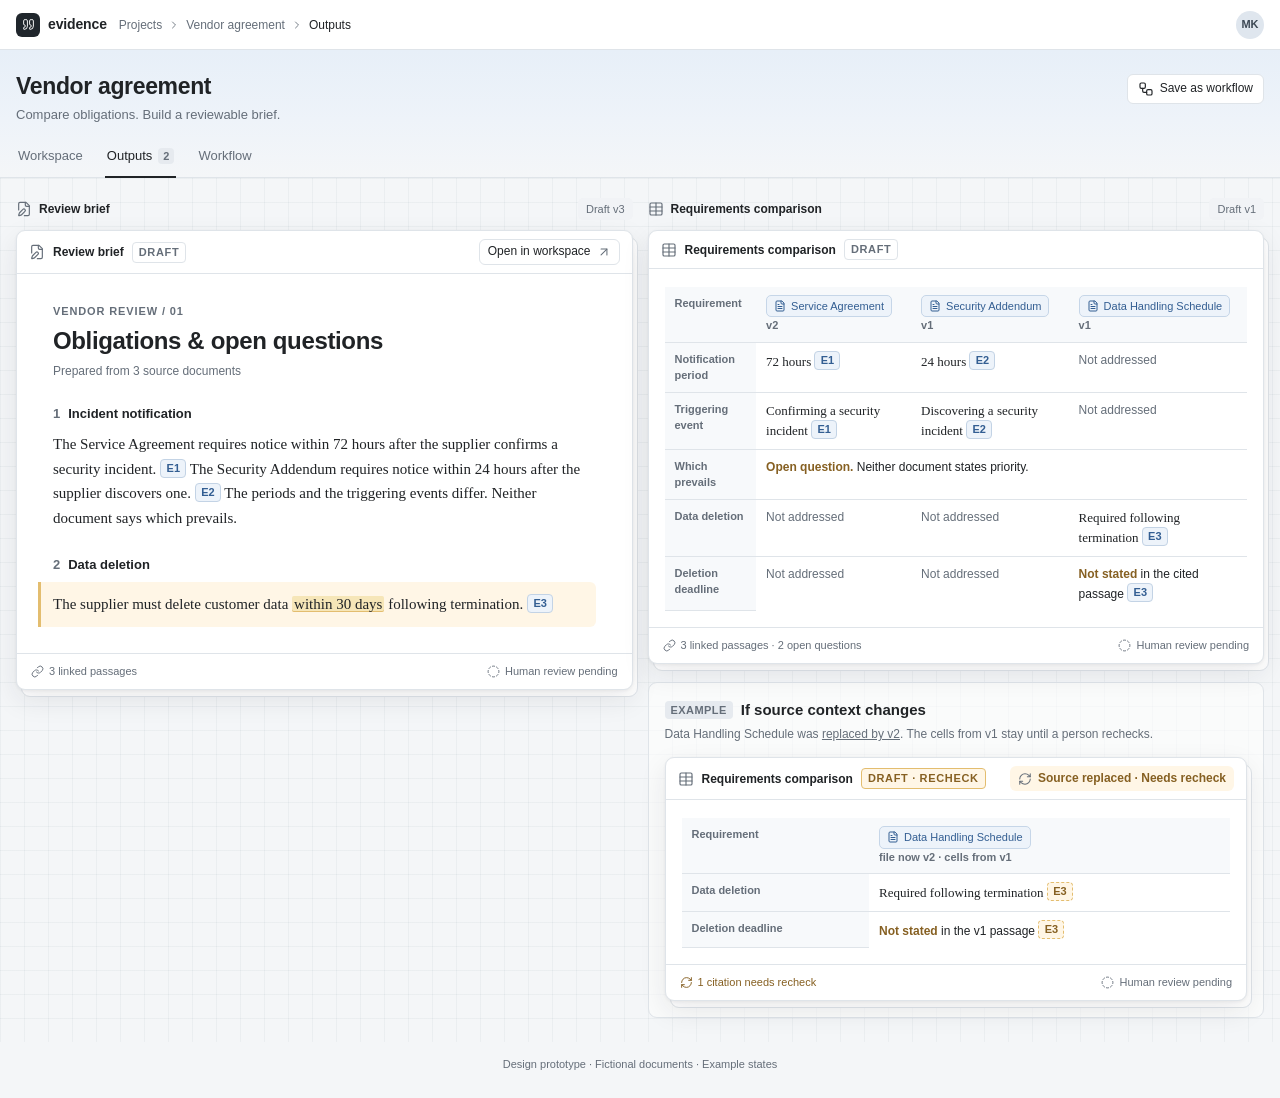
==== commit 9944bbb1: "reduced noise" ====
--- a/outputs.html
+++ b/outputs.html
@@ -75,9 +75,6 @@
 </section>
 
 <main class="work-area" id="outputs">
-  <div class="page-intro">
-    <p>Two outputs were prepared from 3 source documents. Citations open the matching evidence in the workspace. Both outputs are drafts. Human review is pending.</p>
-  </div>
 
   <div class="stack">
     <div class="two-col two-col--wide">
@@ -105,15 +102,14 @@
                 <p class="prepared">Prepared from 3 source documents</p>
 
                 <h3><span class="num">1</span>Incident notification</h3>
-                <p>The Service Agreement requires notification within 72 hours after the supplier confirms a security incident.<a class="cite" href="index.html#e1" aria-label="Evidence E1, Service Agreement">E1</a> The Security Addendum requires notification within 24 hours after the supplier discovers a security incident.<a class="cite" href="index.html#e2" aria-label="Evidence E2, Security Addendum">E2</a> The two documents differ in both the period and the triggering event. Confirmation and discovery are different events, and neither document states which requirement prevails.</p>
+                <p>The Service Agreement requires notice within 72 hours after the supplier confirms a security incident.<a class="cite has-tip" href="index.html#e1" aria-label="Evidence E1, Service Agreement">E1<span class="tip" aria-hidden="true"><span class="tip__head"><span class="cite">E1</span><span class="status status--supported"><svg class="icon icon--xs"><use href="#i-circle-check"/></svg>Supports statement</span></span><span class="tip__quote">“The supplier must notify the customer <mark>within 72 hours after confirming</mark> a security incident.”</span><span class="tip__src"><span class="chip chip--source"><svg class="icon icon--xs"><use href="#i-file-text"/></svg>Service Agreement</span><span class="tip__meta">Page 4 · §8 · Source v2</span></span></span></a> The Security Addendum requires notice within 24 hours after the supplier discovers one.<a class="cite has-tip" href="index.html#e2" aria-label="Evidence E2, Security Addendum">E2<span class="tip" aria-hidden="true"><span class="tip__head"><span class="cite">E2</span><span class="status status--supported"><svg class="icon icon--xs"><use href="#i-circle-check"/></svg>Supports statement</span></span><span class="tip__quote">“The supplier must notify the customer <mark>within 24 hours after discovering</mark> a security incident.”</span><span class="tip__src"><span class="chip chip--source"><svg class="icon icon--xs"><use href="#i-file-text"/></svg>Security Addendum</span><span class="tip__meta">Page 2 · §2 · Source v1</span></span></span></a> The periods and the triggering events differ. Neither document says which prevails.</p>
 
                 <h3><span class="num">2</span>Data deletion</h3>
-                <p class="attention">The supplier must delete customer data <mark class="unsupported">within 30 days</mark> following termination.<a class="cite" href="index.html#e3" aria-label="Evidence E3, Data Handling Schedule">E3</a></p>
-                <p class="stale-note"><svg class="icon icon--sm" aria-hidden="true"><use href="#i-circle-alert"/></svg>“within 30 days” is not stated in the cited passage. See E3.</p>
+                <p class="attention">The supplier must delete customer data <mark class="unsupported">within 30 days</mark> following termination.<a class="cite has-tip" href="index.html#e3" aria-label="Evidence E3, Data Handling Schedule">E3<span class="tip" aria-hidden="true"><span class="tip__head"><span class="cite">E3</span><span class="status status--partial"><svg class="icon icon--xs"><use href="#i-circle-alert"/></svg>Partially supported</span></span><span class="tip__quote">“The supplier must <mark>delete customer data following termination</mark> of the agreement.”</span><span class="tip__src"><span class="chip chip--source"><svg class="icon icon--xs"><use href="#i-file-text"/></svg>Data Handling Schedule</span><span class="tip__meta">Page 2 · §4 · Source v1</span></span></span></a></p>
               </div>
             </div>
             <div class="paper__footer">
-              <span><svg class="icon" aria-hidden="true"><use href="#i-link"/></svg>3 linked passages · 1 partially supported</span>
+              <span><svg class="icon" aria-hidden="true"><use href="#i-link"/></svg>3 linked passages</span>
               <span><svg class="icon" aria-hidden="true"><use href="#i-circle-dashed"/></svg>Human review pending</span>
             </div>
           </article>
@@ -133,8 +129,6 @@
               <svg class="icon" aria-hidden="true"><use href="#i-table"/></svg>
               <span>Requirements comparison</span>
               <span class="badge-draft">DRAFT</span>
-              <span class="spacer"></span>
-              <span class="small muted">Built from the same 3 sources</span>
             </div>
             <div class="paper__body paper__body--table">
               <div class="table-wrap">
@@ -151,31 +145,31 @@
                   <tbody>
                     <tr>
                       <th scope="row">Notification period</th>
-                      <td class="doc-text">72 hours <a class="cite" href="index.html#e1">E1</a></td>
-                      <td class="doc-text">24 hours <a class="cite" href="index.html#e2">E2</a></td>
+                      <td class="doc-text">72 hours <a class="cite has-tip" href="index.html#e1">E1<span class="tip" aria-hidden="true"><span class="tip__head"><span class="cite">E1</span><span class="status status--supported"><svg class="icon icon--xs"><use href="#i-circle-check"/></svg>Supports statement</span></span><span class="tip__quote">“The supplier must notify the customer <mark>within 72 hours after confirming</mark> a security incident.”</span><span class="tip__src"><span class="chip chip--source"><svg class="icon icon--xs"><use href="#i-file-text"/></svg>Service Agreement</span><span class="tip__meta">Page 4 · §8 · Source v2</span></span></span></a></td>
+                      <td class="doc-text">24 hours <a class="cite has-tip" href="index.html#e2">E2<span class="tip tip--right" aria-hidden="true"><span class="tip__head"><span class="cite">E2</span><span class="status status--supported"><svg class="icon icon--xs"><use href="#i-circle-check"/></svg>Supports statement</span></span><span class="tip__quote">“The supplier must notify the customer <mark>within 24 hours after discovering</mark> a security incident.”</span><span class="tip__src"><span class="chip chip--source"><svg class="icon icon--xs"><use href="#i-file-text"/></svg>Security Addendum</span><span class="tip__meta">Page 2 · §2 · Source v1</span></span></span></a></td>
                       <td class="muted">Not addressed</td>
                     </tr>
                     <tr>
                       <th scope="row">Triggering event</th>
-                      <td class="doc-text">Confirming a security incident <a class="cite" href="index.html#e1">E1</a></td>
-                      <td class="doc-text">Discovering a security incident <a class="cite" href="index.html#e2">E2</a></td>
+                      <td class="doc-text">Confirming a security incident <a class="cite has-tip" href="index.html#e1">E1<span class="tip" aria-hidden="true"><span class="tip__head"><span class="cite">E1</span><span class="status status--supported"><svg class="icon icon--xs"><use href="#i-circle-check"/></svg>Supports statement</span></span><span class="tip__quote">“The supplier must notify the customer <mark>within 72 hours after confirming</mark> a security incident.”</span><span class="tip__src"><span class="chip chip--source"><svg class="icon icon--xs"><use href="#i-file-text"/></svg>Service Agreement</span><span class="tip__meta">Page 4 · §8 · Source v2</span></span></span></a></td>
+                      <td class="doc-text">Discovering a security incident <a class="cite has-tip" href="index.html#e2">E2<span class="tip tip--right" aria-hidden="true"><span class="tip__head"><span class="cite">E2</span><span class="status status--supported"><svg class="icon icon--xs"><use href="#i-circle-check"/></svg>Supports statement</span></span><span class="tip__quote">“The supplier must notify the customer <mark>within 24 hours after discovering</mark> a security incident.”</span><span class="tip__src"><span class="chip chip--source"><svg class="icon icon--xs"><use href="#i-file-text"/></svg>Security Addendum</span><span class="tip__meta">Page 2 · §2 · Source v1</span></span></span></a></td>
                       <td class="muted">Not addressed</td>
                     </tr>
                     <tr>
                       <th scope="row">Which prevails</th>
-                      <td colspan="3"><span class="gap">Open question.</span> Neither document states priority. The periods and the triggers both differ.</td>
+                      <td colspan="3"><span class="gap">Open question.</span> Neither document states priority.</td>
                     </tr>
                     <tr>
                       <th scope="row">Data deletion</th>
                       <td class="muted">Not addressed</td>
                       <td class="muted">Not addressed</td>
-                      <td class="doc-text">Required following termination <a class="cite" href="index.html#e3">E3</a></td>
+                      <td class="doc-text">Required following termination <a class="cite has-tip" href="index.html#e3">E3<span class="tip tip--right" aria-hidden="true"><span class="tip__head"><span class="cite">E3</span><span class="status status--partial"><svg class="icon icon--xs"><use href="#i-circle-alert"/></svg>Partially supported</span></span><span class="tip__quote">“The supplier must <mark>delete customer data following termination</mark> of the agreement.”</span><span class="tip__src"><span class="chip chip--source"><svg class="icon icon--xs"><use href="#i-file-text"/></svg>Data Handling Schedule</span><span class="tip__meta">Page 2 · §4 · Source v1</span></span></span></a></td>
                     </tr>
                     <tr>
                       <th scope="row">Deletion deadline</th>
                       <td class="muted">Not addressed</td>
                       <td class="muted">Not addressed</td>
-                      <td><span class="gap">Not stated</span> in the cited passage <a class="cite" href="index.html#e3">E3</a></td>
+                      <td><span class="gap">Not stated</span> in the cited passage <a class="cite has-tip" href="index.html#e3">E3<span class="tip tip--right" aria-hidden="true"><span class="tip__head"><span class="cite">E3</span><span class="status status--partial"><svg class="icon icon--xs"><use href="#i-circle-alert"/></svg>Partially supported</span></span><span class="tip__quote">“The supplier must <mark>delete customer data following termination</mark> of the agreement.”</span><span class="tip__src"><span class="chip chip--source"><svg class="icon icon--xs"><use href="#i-file-text"/></svg>Data Handling Schedule</span><span class="tip__meta">Page 2 · §4 · Source v1</span></span></span></a></td>
                     </tr>
                   </tbody>
                 </table>
@@ -191,7 +185,7 @@
         <!-- recheck example -->
         <section class="example mt-18" id="comparison-recheck" aria-labelledby="cmp-recheck-heading">
           <div class="example__head"><span class="ex-tag">Example</span><h2 id="cmp-recheck-heading">If source context changes</h2></div>
-          <p class="example__lead">When a source is replaced, excluded, or removed, the comparison keeps its historical cells and is flagged. Here Data Handling Schedule was replaced by v2 (see the <a href="states.html#replaced">replacement example</a>).</p>
+          <p class="example__lead">Data Handling Schedule was <a href="states.html#replaced">replaced by v2</a>. The cells from v1 stay until a person rechecks.</p>
           <div class="paper-wrap">
             <article class="paper" aria-label="Requirements comparison, needs recheck">
               <div class="paper__toolbar">
@@ -218,7 +212,7 @@
                       </tr>
                       <tr>
                         <th scope="row">Deletion deadline</th>
-                        <td><span class="gap">Not stated</span> in the v1 passage <a class="cite cite--stale" href="states.html#replaced">E3</a><br><span class="small muted">The v2 passage may differ. A person must recheck before this cell changes.</span></td>
+                        <td><span class="gap">Not stated</span> in the v1 passage <a class="cite cite--stale" href="states.html#replaced">E3</a></td>
                       </tr>
                     </tbody>
                   </table>
--- a/styles.css
+++ b/styles.css
@@ -504,6 +504,38 @@
 .text-input { display: block; width: 100%; min-height: 32px; padding: 5px 8px; border: 1px solid var(--border); border-radius: 6px; background: #fff; font-size: 13px; }
 .wf-section--actions { display: flex; flex-wrap: wrap; gap: 8px; align-items: center; }
 
+/* hover cards on citations and source chips (css only, also on keyboard focus) */
+.has-tip { position: relative; }
+.tip {
+  position: absolute; left: 50%; bottom: calc(100% + 6px); z-index: 60;
+  display: block; width: max-content; max-width: 280px; padding: 10px 11px;
+  background: var(--surface); border: 1px solid var(--border); border-radius: 8px;
+  box-shadow: var(--shadow-menu);
+  font: 400 12px/1.5 var(--font-ui); color: var(--text); text-align: left; white-space: normal;
+  opacity: 0; visibility: hidden; transform: translate(-50%, 2px); pointer-events: none;
+  transition: opacity .12s ease, transform .12s ease, visibility 0s linear .12s;
+}
+.has-tip:hover > .tip, .has-tip:focus-visible > .tip {
+  opacity: 1; visibility: visible; transform: translate(-50%, 0); transition-delay: .15s, .15s, 0s;
+}
+.tip--right { left: auto; right: 0; transform: translateY(2px); }
+.has-tip:hover > .tip--right, .has-tip:focus-visible > .tip--right { transform: none; }
+.tip--open { position: static; opacity: 1; visibility: visible; transform: none; margin-top: 8px; pointer-events: auto; }
+.tip .cite { margin: 0; }
+.tip__head { display: flex; align-items: center; gap: 6px; margin-bottom: 6px; }
+.tip__head .status { padding: 2px 6px; font-size: 11px; }
+.tip__quote { display: block; font: 12px/1.55 var(--font-doc); }
+.tip__quote mark { background: var(--passage-highlight); color: inherit; padding: 0 2px; border-radius: 2px; }
+.tip__src { display: flex; flex-wrap: wrap; align-items: center; gap: 5px; margin-top: 7px; }
+.tip__meta { display: block; font-size: 11px; color: var(--text-muted); }
+.tip__src .tip__meta { display: inline; }
+.tip__doc { display: flex; gap: 10px; align-items: flex-start; }
+.tip__name { display: block; font-weight: 600; font-size: 12px; overflow-wrap: anywhere; }
+.tip__hint { display: block; margin-top: 7px; padding-top: 5px; border-top: 1px dashed var(--border); font-size: 11px; color: var(--text-muted); }
+.thumb--sm { width: 26px; height: 33px; background-size: 16px 16px; background-position: 4px 6px; }
+.thumb--sm::after { font-size: 11px; padding: 0 3px; left: -3px; bottom: -3px; }
+.tip .cite, .tip .chip, .tip .status { pointer-events: none; }
+
 /* footer */
 .site-footer { padding: 14px 16px 26px; text-align: center; font-size: 11px; color: var(--text-muted); }
 
@@ -532,7 +564,7 @@
 .arrow-note { display: flex; align-items: center; gap: 6px; margin: 8px 0; font-size: 11px; color: var(--text-muted); }
 
 /* comparison table (outputs) */
-.table-wrap { overflow-x: auto; }
+.table-wrap { overflow: visible; }
 .cmp { width: 100%; border-collapse: collapse; font-size: 12px; min-width: 520px; }
 .cmp th, .cmp td { padding: 8px 10px; border-bottom: 1px solid var(--border); text-align: left; vertical-align: top; }
 .cmp th { font-size: 11px; font-weight: 600; color: var(--text-muted); background: #f7f9fb; }
@@ -572,6 +604,8 @@
   .two-col--wide { grid-template-columns: minmax(0, 1fr); }
 }
 @media (max-width: 900px) {
+  .tip, .tip--right { position: fixed; left: 16px; right: 16px; bottom: 16px; top: auto; width: auto; max-width: none; transform: none; }
+  .tip--open { position: static; }
   .workspace { grid-template-columns: 200px minmax(0, 1fr); }
   .column--sources { grid-column: 1; grid-row: 1 / span 2; }
   .column--center { grid-column: 2; grid-row: 1; }
@@ -580,8 +614,12 @@
   .example__grid--3 > :nth-child(3) { grid-column: 2; }
   .two-col { grid-template-columns: minmax(0, 1fr); }
 }
+@media (max-width: 700px) {
+  .table-wrap { overflow-x: auto; }
+}
 @media (max-width: 620px) {
   .topbar { gap: 8px; }
+
   .project-header { padding-top: 18px; }
   .workspace { grid-template-columns: minmax(0, 1fr); gap: 16px; padding: 16px 16px 20px; }
   .column--sources, .column--center, .column--evidence { grid-column: 1; grid-row: auto; }
